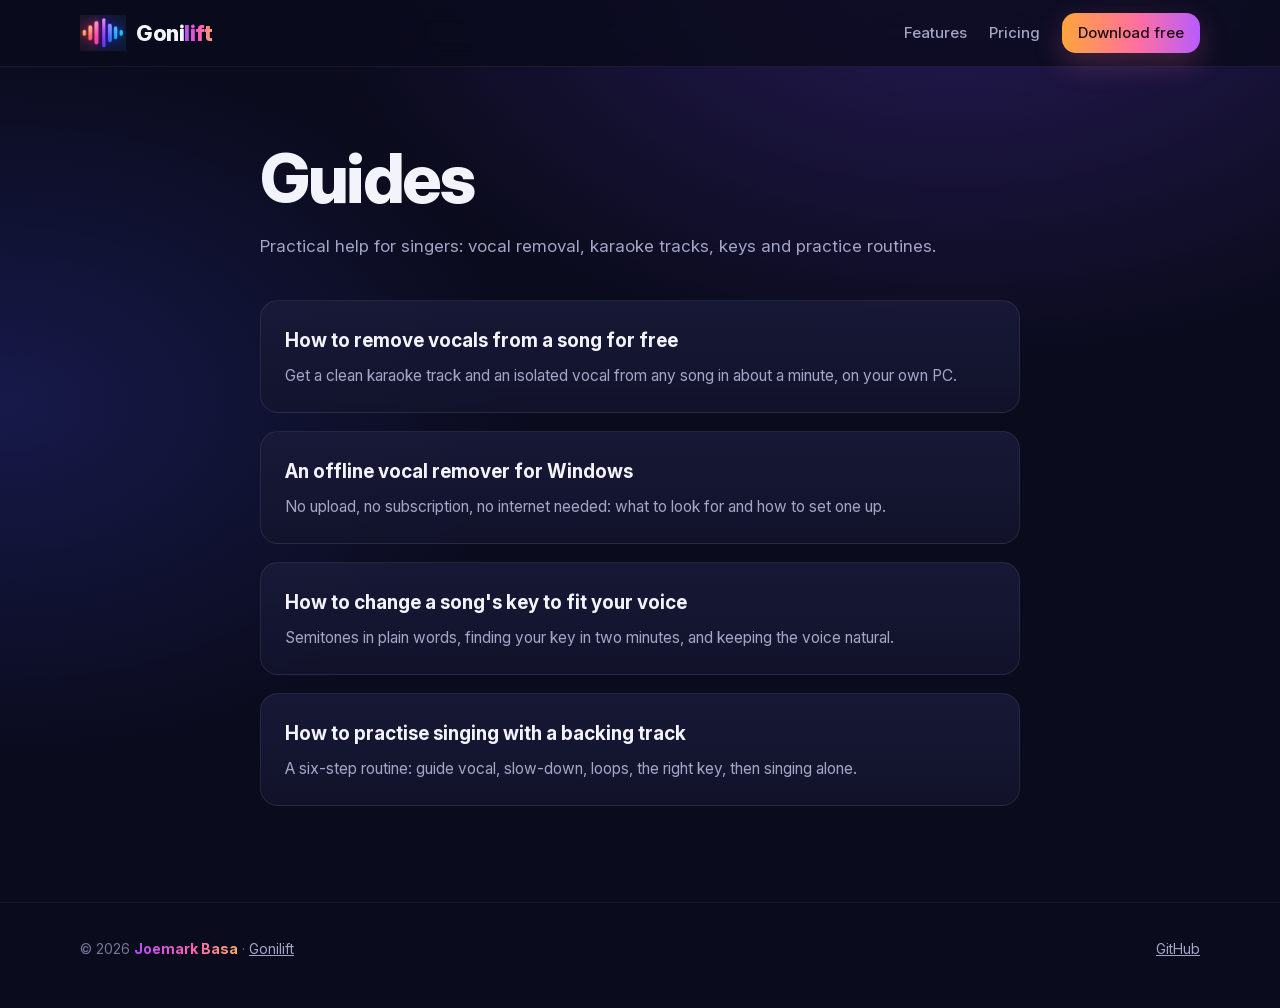
==== docs/blog/index.html @ f44da6ab "Gonilift 1.0: split any song into vocals and backing for singing practice A free Windows desktop app" ====
<!doctype html>
<html lang="en">
<head>
<meta charset="utf-8">
<meta name="viewport" content="width=device-width, initial-scale=1">
<title>Singing Practice & Vocal Remover Guides | Gonilift Blog</title>
<meta name="description" content="Free guides on removing vocals from songs, making karaoke tracks, changing a song's key and practising singing with a backing track.">
<link rel="canonical" href="https://markbasa96.github.io/gonilift/blog/">
<link rel="icon" type="image/png" href="../assets/favicon.png">
<link rel="stylesheet" href="../assets/site.css">
</head>
<body>
<nav><div class="wrap">
  <a class="brand" href="../"><img src="../assets/mark.png" alt=""><span>Goni<span class="lift">lift</span></span></a>
  <div class="links"><a href="../#features">Features</a><a href="../#pricing">Pricing</a><a class="btn primary" href="https://github.com/MarkBasa96/gonilift/archive/refs/heads/main.zip">Download free</a></div>
</div></nav>
<main class="narrow" style="padding:56px 0">
  <h1 style="text-align:left">Guides</h1>
  <p class="sub" style="text-align:left;margin-left:0">Practical help for singers: vocal removal, karaoke tracks, keys and practice routines.</p>
  <div class="posts">
    <a href="remove-vocals-from-a-song-free.html"><div class="card"><h3>How to remove vocals from a song for free</h3><p>Get a clean karaoke track and an isolated vocal from any song in about a minute, on your own PC.</p></div></a>
    <a href="offline-vocal-remover-windows.html"><div class="card"><h3>An offline vocal remover for Windows</h3><p>No upload, no subscription, no internet needed: what to look for and how to set one up.</p></div></a>
    <a href="change-song-key-to-fit-your-voice.html"><div class="card"><h3>How to change a song's key to fit your voice</h3><p>Semitones in plain words, finding your key in two minutes, and keeping the voice natural.</p></div></a>
    <a href="practice-singing-with-a-backing-track.html"><div class="card"><h3>How to practise singing with a backing track</h3><p>A six-step routine: guide vocal, slow-down, loops, the right key, then singing alone.</p></div></a>
  </div>
</main>
<footer><div class="wrap"><span>© 2026 <b>Joemark Basa</b> · <a href="../">Gonilift</a></span><span><a href="https://github.com/MarkBasa96/gonilift">GitHub</a></span></div></footer>
</body>
</html>
---- docs/assets/site.css ----
/* Gonilift website: same look as the app (dark navy, glass cards, gradient accents). */
@font-face { font-family: Inter; src: url("InterVariable.woff2") format("woff2"); font-weight: 100 900; font-display: swap; }
:root {
  --bg: #0a0b1c; --text: #f3f4fb; --muted: #a3a5c6; --dim: #74779e;
  --orange: #ff9a3c; --pink: #ff4fa3; --purple: #a656ff; --blue: #4d8bff; --green: #3ee88a;
  --grad: linear-gradient(90deg, #ffa53c, #ff6fa0 55%, #b75cff);
  --card: linear-gradient(180deg, #1a1b3ad9, #13142cd9);
}
* { box-sizing: border-box; }
html { scroll-behavior: smooth; scrollbar-color: #ffffff26 #0a0b1c; }
body {
  margin: 0; color: var(--text); font: 17px/1.65 Inter, system-ui, sans-serif;
  background: radial-gradient(1100px 700px at 75% -5%, #261a55 0%, transparent 60%),
              radial-gradient(900px 600px at 0% 40%, #17194a 0%, transparent 60%), var(--bg);
}
a { color: #c7b8ff; }
img { max-width: 100%; height: auto; display: block; }
.wrap { width: min(1120px, 100% - 32px); margin: 0 auto; }
.narrow { width: min(760px, 100% - 32px); margin: 0 auto; }

/* nav */
nav { position: sticky; top: 0; z-index: 10; backdrop-filter: blur(14px); background: #0a0b1cc7; border-bottom: 1px solid #ffffff10; }
nav .wrap { display: flex; align-items: center; gap: 24px; height: 66px; }
.brand { display: flex; align-items: center; gap: 10px; font-weight: 800; font-size: 22px; letter-spacing: -.02em; color: var(--text); text-decoration: none; }
.brand img { width: 46px; height: 36px; object-fit: cover; mix-blend-mode: screen; }
.brand .lift { background: linear-gradient(90deg, #b44dff, #ff5fb4 55%, #ffab6b); -webkit-background-clip: text; background-clip: text; color: transparent; }
nav .links { margin-left: auto; display: flex; gap: 22px; align-items: center; }
nav .links a { color: var(--muted); text-decoration: none; font-size: 15px; font-weight: 500; }
nav .links a:hover { color: var(--text); }

/* buttons */
.btn { display: inline-flex; align-items: center; justify-content: center; gap: 10px; height: 54px; padding: 0 26px; border-radius: 14px; font-weight: 700; font-size: 17px; text-decoration: none; transition: transform .15s, filter .15s; }
.btn:hover { transform: translateY(-2px); filter: brightness(1.08); }
.btn.primary { background: var(--grad); color: #1d0f12; box-shadow: 0 10px 30px #ff6fa03d; }
.btn.ghost { border: 1px solid #ffffff2e; color: var(--text); background: #ffffff08; }
.btn small { font-weight: 500; opacity: .8; }
nav .btn { height: 40px; padding: 0 16px; font-size: 14px; }

/* hero */
.hero { text-align: center; padding: 72px 0 40px; }
.badge { display: inline-flex; gap: 8px; align-items: center; padding: 6px 14px; border-radius: 99px; border: 1px solid #b48bff55; background: #7b3dff1a; color: #d9ccff; font-size: 14px; font-weight: 500; }
h1 { font-size: clamp(38px, 6vw, 68px); line-height: 1.05; letter-spacing: -.035em; margin: 20px 0 18px; font-weight: 800; }
.grad { background: linear-gradient(90deg, var(--orange), var(--pink) 60%, #d063ff); -webkit-background-clip: text; background-clip: text; color: transparent; }
.lede { font-size: clamp(18px, 2vw, 21px); color: var(--muted); max-width: 720px; margin: 0 auto 30px; }
.cta { display: flex; gap: 14px; justify-content: center; flex-wrap: wrap; }
.fine { color: var(--dim); font-size: 14px; margin-top: 14px; }
.shot { margin: 46px auto 0; border-radius: 18px; overflow: hidden; border: 1px solid #ffffff1a; box-shadow: 0 30px 90px #000a, 0 0 60px #7b3dff2e; }

/* sections */
section { padding: 70px 0; }
h2 { font-size: clamp(30px, 3.6vw, 44px); letter-spacing: -.025em; line-height: 1.15; margin: 0 0 14px; text-align: center; }
.sub { color: var(--muted); text-align: center; max-width: 680px; margin: 0 auto 40px; }
.grid { display: grid; gap: 20px; grid-template-columns: repeat(auto-fit, minmax(260px, 1fr)); }
.card { background: var(--card); border: 1px solid #ffffff14; border-radius: 18px; padding: 24px; }
.card h3 { margin: 12px 0 6px; font-size: 19px; }
.card p { margin: 0; color: var(--muted); font-size: 15.5px; }
.ic { width: 46px; height: 46px; border-radius: 12px; display: grid; place-items: center; font-size: 22px; }
.i1 { background: linear-gradient(135deg, #ff4fa3, #c43a7f); } .i2 { background: linear-gradient(135deg, #3d6dff, #2a46b8); }
.i3 { background: linear-gradient(135deg, #9a4dff, #6a2fd1); } .i4 { background: linear-gradient(135deg, #ffa53c, #c4612a); }
.i5 { background: linear-gradient(135deg, #2fd6a0, #1b8f6c); } .i6 { background: linear-gradient(135deg, #5b8bff, #a656ff); }
.gallery { display: grid; gap: 18px; grid-template-columns: repeat(auto-fit, minmax(320px, 1fr)); }
.gallery figure { margin: 0; }
.gallery img { border-radius: 14px; border: 1px solid #ffffff14; }
.gallery figcaption { color: var(--dim); font-size: 14px; margin-top: 8px; text-align: center; }

/* pricing */
.plans { display: grid; gap: 20px; grid-template-columns: repeat(auto-fit, minmax(300px, 1fr)); max-width: 860px; margin: 0 auto; }
.plan { position: relative; }
.plan.best { border-color: #ff6fa066; box-shadow: 0 0 50px #ff4fa324; }
.price { font-size: 44px; font-weight: 800; letter-spacing: -.03em; margin: 6px 0; }
.price small { font-size: 16px; color: var(--muted); font-weight: 500; }
.plan ul { padding-left: 20px; color: var(--muted); margin: 14px 0 22px; }
.plan li { margin: 6px 0; }
.plan .btn { width: 100%; }
.tag { position: absolute; top: -12px; right: 20px; background: var(--grad); color: #1d0f12; font-weight: 700; font-size: 12px; padding: 4px 10px; border-radius: 99px; }

/* faq + article */
details { background: var(--card); border: 1px solid #ffffff14; border-radius: 14px; padding: 16px 20px; margin: 12px 0; }
summary { cursor: pointer; font-weight: 600; font-size: 17.5px; }
details p { color: var(--muted); margin: 12px 0 4px; }
article h1 { font-size: clamp(32px, 4.6vw, 48px); text-align: left; }
article h2 { text-align: left; font-size: 28px; margin-top: 42px; }
article h3 { font-size: 21px; margin-top: 28px; }
article p, article li { color: #d6d7ee; }
article img { border-radius: 14px; border: 1px solid #ffffff14; margin: 22px 0; }
.meta { color: var(--dim); font-size: 15px; }
table { width: 100%; border-collapse: collapse; margin: 22px 0; font-size: 15.5px; }
th, td { padding: 11px 14px; border-bottom: 1px solid #ffffff14; vertical-align: top; }
th { color: var(--text); background: #ffffff08; }
td { color: #d6d7ee; }
code { background: #ffffff12; padding: 2px 6px; border-radius: 6px; font-size: .92em; }
.callout { border-left: 3px solid var(--pink); background: #ff4fa310; padding: 14px 18px; border-radius: 0 12px 12px 0; margin: 24px 0; }
.posts { display: grid; gap: 18px; }
.posts a { text-decoration: none; color: inherit; }
.posts .card:hover { border-color: #8f7bff55; }
.posts h3 { margin: 0 0 6px; color: var(--text); }
footer { border-top: 1px solid #ffffff10; padding: 34px 0 48px; color: var(--dim); font-size: 14px; margin-top: 40px; }
footer .wrap { display: flex; gap: 18px; flex-wrap: wrap; justify-content: space-between; }
footer a { color: var(--muted); }
footer b { background: linear-gradient(90deg, #b44dff, #ff5fb4 55%, #ffab6b); -webkit-background-clip: text; background-clip: text; color: transparent; }
/* ---- home page (Joe's mockup) ---- */
.pill-free { font-size: 13px; color: #d9ccff; border: 1px solid #b48bff44; background: #7b3dff14; padding: 6px 12px; border-radius: 99px; white-space: nowrap; }
.hero2 { padding: 64px 0 30px; overflow: hidden; }
.hero2-grid { display: grid; grid-template-columns: 1fr 1.15fr; gap: 44px; align-items: center; }
.hero2 h1 { text-align: left; font-size: clamp(36px, 4.6vw, 58px); margin: 0 0 18px; }
.lede2 { color: var(--muted); font-size: 18px; margin: 0 0 22px; }
.chips { display: flex; flex-wrap: wrap; gap: 10px; margin-bottom: 26px; }
.chips span { font-size: 14px; padding: 7px 12px; border-radius: 99px; background: #ffffff0a; border: 1px solid #ffffff1a; color: #dfe0f5; }
.chips span::first-letter { color: var(--green); font-weight: 800; }
.cta.left { justify-content: flex-start; }
.tilt { perspective: 1400px; }
.tilt img { border-radius: 16px; border: 1px solid #ffffff22; transform: rotateY(-14deg) rotateX(5deg) rotateZ(1deg); box-shadow: 0 40px 100px #000c, 0 0 80px #7b3dff40, 0 0 30px #ff4fa322; }
.eyebrow { text-transform: uppercase; letter-spacing: .14em; font-size: 13px; color: #ff8fc8; font-weight: 700; margin: 0 0 8px; }
h2.left, .sub.left { text-align: left; margin-left: 0; }
.feel { display: grid; grid-template-columns: repeat(4, minmax(0, 1fr)); gap: 18px; }
.feel .card { padding: 16px 16px 20px; }
.feel-img { height: 150px; border-radius: 12px; overflow: hidden; display: grid; place-items: center; background: #0b0c20; border: 1px solid #ffffff10; }
.feel-img img { max-height: 150px; width: auto; }
.feat8 { display: grid; grid-template-columns: repeat(4, minmax(0, 1fr)); gap: 16px; }
.feat8 .card { display: flex; gap: 14px; align-items: flex-start; padding: 18px; }
.feat8 .ic { flex: none; width: 42px; height: 42px; font-size: 19px; }
.feat8 h3 { margin: 2px 0 4px; font-size: 16.5px; }
.feat8 p { font-size: 14.5px; }
.shots8 { display: grid; grid-template-columns: repeat(4, minmax(0, 1fr)); gap: 18px; }
.shots8 figure { margin: 0; }
.shots8 img { border-radius: 12px; border: 1px solid #ffffff14; transition: transform .2s; }
.shots8 img:hover { transform: scale(1.03); }
.shots8 figcaption { color: var(--dim); font-size: 13.5px; margin-top: 8px; }
.shots8 figcaption b { display: block; color: var(--text); font-size: 15px; }
.muted { color: var(--muted); }
.price.dim, .ticks.dim { opacity: .55; }
.ticks { list-style: none; padding: 0; }
.ticks li::before { content: "✓"; color: var(--green); font-weight: 800; margin-right: 10px; }
.tag.ok { background: #0f3b2a; color: #5ff0a0; border: 1px solid #2fd67b66; }
.tag.soon { background: #ffffff10; color: var(--muted); border: 1px solid #ffffff22; }
span.btn.ghost { width: 100%; opacity: .6; cursor: default; }
.faq-head { display: flex; justify-content: space-between; align-items: flex-end; gap: 20px; flex-wrap: wrap; margin-bottom: 14px; }
details.row summary { display: grid; grid-template-columns: minmax(220px, 1fr) 1.4fr; gap: 20px; list-style: none; }
details.row summary::-webkit-details-marker { display: none; }
details.row summary span::before { content: "› "; color: var(--pink); }
details.row summary em { font-style: normal; color: var(--muted); font-weight: 400; font-size: 15.5px; }
footer .brand { font-size: 19px; }
@media (max-width: 1000px) {
  .hero2-grid { grid-template-columns: 1fr; } .tilt img { transform: none; }
  .feel, .feat8, .shots8 { grid-template-columns: repeat(2, minmax(0, 1fr)); }
  details.row summary { grid-template-columns: 1fr; gap: 4px; }
  nav .pill-free { display: none; }
}
@media (max-width: 560px) { .feel, .feat8, .shots8 { grid-template-columns: 1fr; } }
@media (max-width: 720px) { nav .links a:not(.btn) { display: none; } .hero { padding-top: 44px; } section { padding: 48px 0; } }
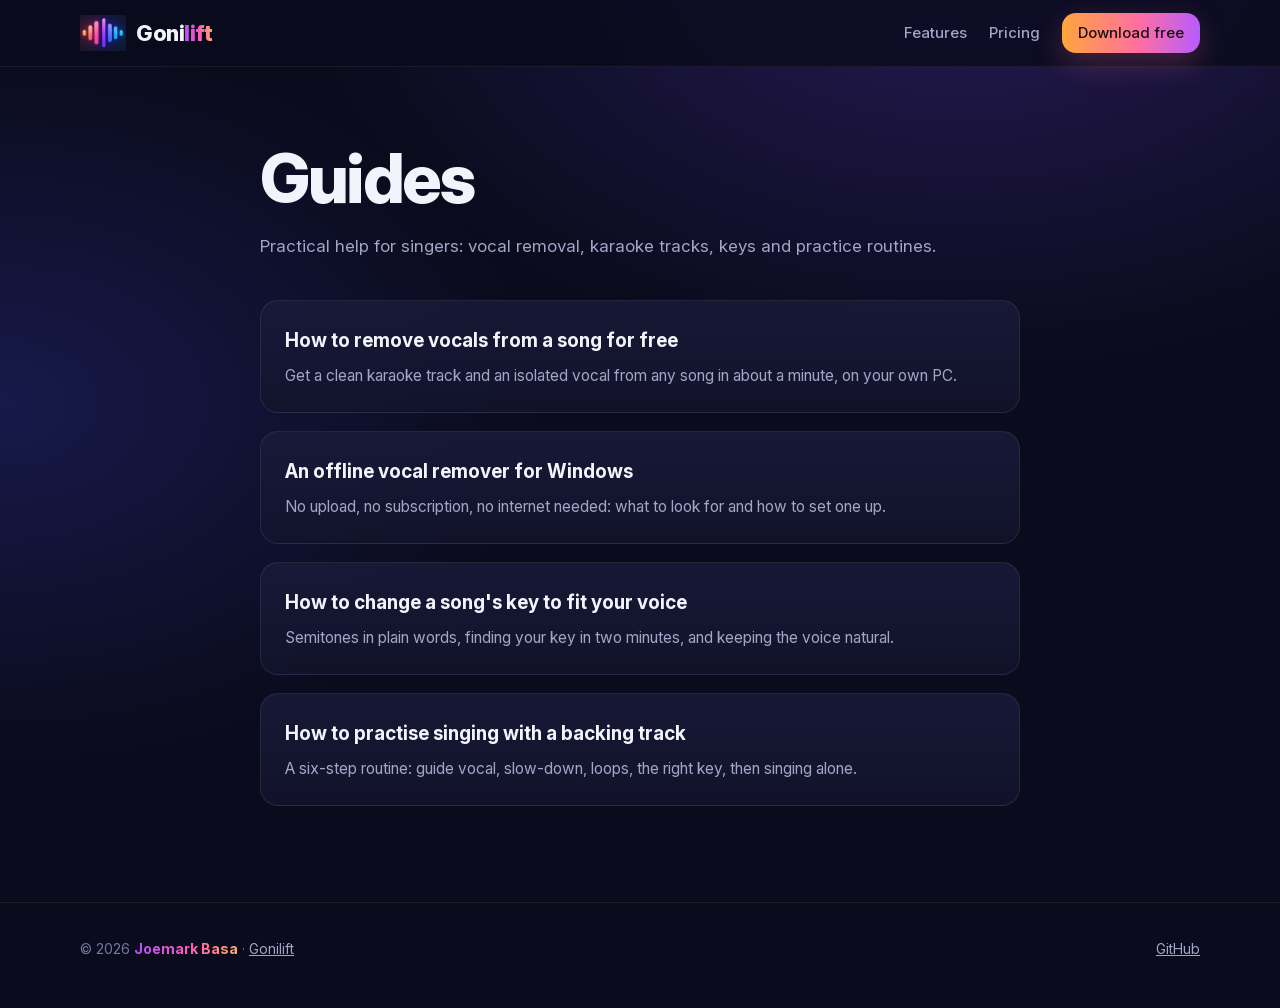
==== commit f4b0e344: "Website: scroll reveals, screenshot tilt and shine, cursor glow, lightbox Adds assets/motion.js (van" ====
--- a/docs/blog/index.html
+++ b/docs/blog/index.html
@@ -8,6 +8,7 @@
 <link rel="canonical" href="https://markbasa96.github.io/gonilift/blog/">
 <link rel="icon" type="image/png" href="../assets/favicon.png">
 <link rel="stylesheet" href="../assets/site.css">
+<script src="../assets/motion.js"></script>
 </head>
 <body>
 <nav><div class="wrap">
--- a/docs/assets/site.css
+++ b/docs/assets/site.css
@@ -148,3 +148,129 @@
 }
 @media (max-width: 560px) { .feel, .feat8, .shots8 { grid-template-columns: 1fr; } }
 @media (max-width: 720px) { nav .links a:not(.btn) { display: none; } .hero { padding-top: 44px; } section { padding: 48px 0; } }
+
+/* ---- motion & interaction (assets/motion.js) ---- */
+html { scroll-padding-top: 84px; }
+nav { transition: background .3s, box-shadow .3s; }
+nav.scrolled { background: #0a0b1ceb; box-shadow: 0 12px 34px #00000059; }
+@supports (animation-timeline: scroll()) {
+  nav::after { content: ""; position: absolute; left: 0; right: 0; bottom: -1px; height: 2px; background: var(--grad);
+    transform-origin: 0 50%; transform: scaleX(0); animation: progress linear both; animation-timeline: scroll(root); }
+  @keyframes progress { to { transform: scaleX(1); } }
+}
+
+/* scroll reveal */
+.motion :is(section .eyebrow, section h2, section .sub, .faq-head > p, .feel .card, .feat8 .card, .shots8 figure, .plans .card, details.row, .posts .card, article > *) {
+  opacity: 0; translate: 0 26px;
+  transition: opacity .7s ease var(--d, 0s), translate .85s cubic-bezier(.2, .75, .25, 1) var(--d, 0s),
+              transform .35s cubic-bezier(.34, 1.56, .64, 1), border-color .3s, box-shadow .35s;
+}
+.motion :is(section .eyebrow, section h2, section .sub, .faq-head > p, .feel .card, .feat8 .card, .shots8 figure, .plans .card, details.row, .posts .card, article > *).in { opacity: 1; translate: none; }
+
+/* hero entrance, ambient light and slow floating screenshot */
+.hero2 { position: relative; isolation: isolate; }
+.hero2::before { content: ""; position: absolute; z-index: -1; width: 620px; height: 460px; right: -80px; top: 40px; border-radius: 50%;
+  background: radial-gradient(closest-side, #a656ff55, #ff4fa322 55%, transparent); filter: blur(30px); pointer-events: none; }
+.motion .hero2::before { animation: aura 10s ease-in-out infinite alternate; }
+@keyframes aura { from { transform: translate(0, 0) scale(1); opacity: .8; } to { transform: translate(-60px, 30px) scale(1.12); opacity: 1; } }
+.motion .hero2-grid > div:first-child > * { animation: rise .8s cubic-bezier(.2, .75, .25, 1) both; }
+.motion .hero2-grid > div:first-child > :nth-child(2) { animation-delay: .08s; }
+.motion .hero2-grid > div:first-child > :nth-child(3) { animation-delay: .16s; }
+.motion .hero2-grid > div:first-child > :nth-child(4) { animation-delay: .24s; }
+.motion .hero2-grid > div:first-child > :nth-child(5) { animation-delay: .32s; }
+.motion .hero2 .tilt { animation: shotIn 1.1s .2s cubic-bezier(.2, .75, .25, 1) both, float 7s 1.4s ease-in-out infinite; }
+@keyframes rise { from { opacity: 0; transform: translateY(22px); } }
+@keyframes shotIn { from { opacity: 0; transform: translate(40px, 20px) scale(.96); } }
+@keyframes float { 50% { transform: translateY(-10px); } }
+
+/* screenshot frames: tilt, mouse shine and a light sweep */
+.frame { position: relative; overflow: hidden; }
+.frame::before { content: ""; position: absolute; inset: 0; z-index: 2; pointer-events: none;
+  background: linear-gradient(105deg, transparent 38%, #ffffff2e 50%, transparent 62%); transform: translateX(-130%); }
+.frame::after { content: ""; position: absolute; inset: 0; z-index: 1; pointer-events: none; opacity: 0; transition: opacity .35s;
+  background: radial-gradient(380px circle at var(--mx, 50%) var(--my, 50%), #ffffff26, transparent 50%); }
+.frame:hover::after { opacity: 1; }
+.frame:hover::before { transform: translateX(130%); transition: transform 1s ease; }
+.tilt.ready img { transform: none; box-shadow: none; border: 0; border-radius: 0; }
+.tilt-card { border-radius: 16px; border: 1px solid #ffffff22;
+  transform: rotateY(calc(-14deg + var(--ry, 0deg))) rotateX(calc(5deg + var(--rx, 0deg))) rotateZ(1deg);
+  box-shadow: 0 40px 100px #000c, 0 0 80px #7b3dff40, 0 0 30px #ff4fa322;
+  transition: transform .6s cubic-bezier(.2, .75, .25, 1), box-shadow .5s; }
+.motion .tilt-card::before { animation: sweep 9s 1.6s ease-in-out infinite; }
+@keyframes sweep { 0% { transform: translateX(-130%); } 14%, 100% { transform: translateX(130%); } }
+.shots8 .frame { border-radius: 12px; border: 1px solid #ffffff14;
+  transform: perspective(900px) rotateX(var(--rx, 0deg)) rotateY(var(--ry, 0deg));
+  transition: transform .45s cubic-bezier(.2, .75, .25, 1), box-shadow .4s, border-color .3s; }
+.shots8 .frame img { border: 0; border-radius: 0; transition: transform .7s cubic-bezier(.2, .75, .25, 1); }
+.shots8 figcaption b { transition: color .3s; }
+@media (hover: hover) {
+  .tilt:hover .tilt-card { transform: rotateY(calc(-5deg + var(--ry, 0deg))) rotateX(calc(2deg + var(--rx, 0deg))) scale(1.02);
+    box-shadow: 0 46px 110px #000d, 0 0 110px #a656ff55, 0 0 46px #ff4fa338; transition-duration: .25s, .5s; }
+  .shots8 figure:hover .frame { border-color: #ff6fa055; box-shadow: 0 22px 50px #000a, 0 0 44px #a656ff3a; transition-duration: .2s, .4s, .3s; }
+  .shots8 figure:hover .frame img { transform: scale(1.06); }
+  .shots8 figure:hover figcaption b { color: #ffb3d6; }
+  .feel .card:hover .feel-img img { transform: scale(1.06); }
+}
+.feel-img img { transition: transform .7s cubic-bezier(.2, .75, .25, 1); }
+.post-shot { margin: 22px 0; border-radius: 14px; border: 1px solid #ffffff14; transition: border-color .3s, box-shadow .4s; }
+.post-shot img { margin: 0; border: 0; border-radius: 0; transition: transform .7s cubic-bezier(.2, .75, .25, 1); }
+@media (hover: hover) {
+  .post-shot:hover { border-color: #ff6fa055; box-shadow: 0 22px 50px #000a, 0 0 44px #a656ff3a; }
+  .post-shot:hover img { transform: scale(1.03); }
+}
+.zoomable { cursor: zoom-in; }
+.zoomable:focus-visible { outline: 2px solid #ff8fc8; outline-offset: 3px; }
+
+/* cursor glow on cards, rows and buttons (the app's glass shine) */
+.card, details { position: relative; isolation: isolate; }
+.card::before, details::before, .btn::before { content: ""; position: absolute; inset: 0; z-index: -1; border-radius: inherit; pointer-events: none;
+  opacity: 0; transition: opacity .35s; background: radial-gradient(340px circle at var(--mx, 50%) var(--my, 50%), #c7a8ff24, transparent 60%); }
+.card::after, details::after { content: ""; position: absolute; inset: 0; z-index: -1; border-radius: inherit; pointer-events: none;
+  padding: 1px; opacity: 0; transition: opacity .35s;
+  background: radial-gradient(240px circle at var(--mx, 50%) var(--my, 50%), #ff8fc8aa, #a656ff55 40%, transparent 70%);
+  -webkit-mask: linear-gradient(#000 0 0) content-box, linear-gradient(#000 0 0); -webkit-mask-composite: xor;
+  mask: linear-gradient(#000 0 0) content-box exclude, linear-gradient(#000 0 0); }
+.card:hover::before, .card:hover::after, details:hover::before, details:hover::after, .btn:hover::before { opacity: 1; }
+.btn::before { background: radial-gradient(140px circle at var(--mx, 50%) var(--my, 50%), #ffffff40, transparent 65%); }
+@media (hover: hover) { .motion .card:hover { transform: translateY(-4px); } }
+.feat8 .ic { transition: transform .45s cubic-bezier(.34, 1.56, .64, 1); }
+.feat8 .card:hover .ic { transform: scale(1.12) rotate(-7deg); }
+.chips span { transition: border-color .3s, background .3s, transform .3s cubic-bezier(.34, 1.56, .64, 1); }
+.chips span:hover { border-color: #ff8fc855; background: #ffffff12; transform: translateY(-2px); }
+
+/* buttons: shifting gradient, glow, bounce on press */
+.btn { position: relative; isolation: isolate; transition: transform .35s cubic-bezier(.34, 1.56, .64, 1), filter .2s, background-position .6s ease, box-shadow .3s, border-color .3s; }
+.btn.primary { background: linear-gradient(90deg, #ffa53c, #ff6fa0 27.5%, #b75cff 50%, #ff6fa0 75%, #ffa53c) 0 0 / 200% 100%; }
+.btn.primary:hover { background-position: 100% 0; box-shadow: 0 14px 40px #ff6fa066, 0 0 24px #b75cff44; }
+.btn.ghost:hover { border-color: #ffffff55; }
+.btn:active { transform: translateY(0) scale(.95); transition-duration: .08s; }
+
+/* animated gradient words */
+.motion .grad { background-size: 200% 100%; animation: gradShift 7s ease-in-out infinite alternate; }
+@keyframes gradShift { to { background-position: 100% 0; } }
+
+/* FAQ rows open smoothly */
+details.row summary span::before { content: "›"; display: inline-block; margin-right: .35em; transition: transform .3s cubic-bezier(.34, 1.56, .64, 1); }
+details.row[open] summary span::before { transform: rotate(90deg); }
+@supports (interpolate-size: allow-keywords) {
+  :root { interpolate-size: allow-keywords; }
+  details::details-content { block-size: 0; overflow: hidden; transition: block-size .35s ease, content-visibility .35s allow-discrete; }
+  details[open]::details-content { block-size: auto; }
+}
+
+/* lightbox */
+dialog.lb { padding: 0; border: 0; background: transparent; max-width: min(1200px, 94vw); max-height: 92vh; overflow: visible; cursor: zoom-out; outline: none; }
+dialog.lb img { max-height: 84vh; width: auto; margin: 0 auto; border-radius: 14px; border: 1px solid #ffffff22; box-shadow: 0 40px 120px #000, 0 0 80px #a656ff44; }
+dialog.lb p { margin: 12px 0 0; text-align: center; color: var(--muted); font-size: 14.5px; }
+dialog.lb p b { color: var(--text); margin-right: 8px; }
+dialog.lb::backdrop { background: #05061499; backdrop-filter: blur(10px); }
+dialog.lb[open] { animation: lbIn .35s cubic-bezier(.2, .75, .25, 1); }
+dialog.lb[open]::backdrop { animation: fade .3s ease; }
+@keyframes lbIn { from { opacity: 0; transform: scale(.94) translateY(12px); } }
+@keyframes fade { from { opacity: 0; } }
+
+@media (max-width: 1000px) { .tilt-card { transform: none; } .hero2::before { right: -160px; top: 360px; } }
+@media (prefers-reduced-motion: reduce) {
+  html { scroll-behavior: auto; }
+  *, *::before, *::after { animation: none !important; transition-duration: .01ms !important; }
+}
